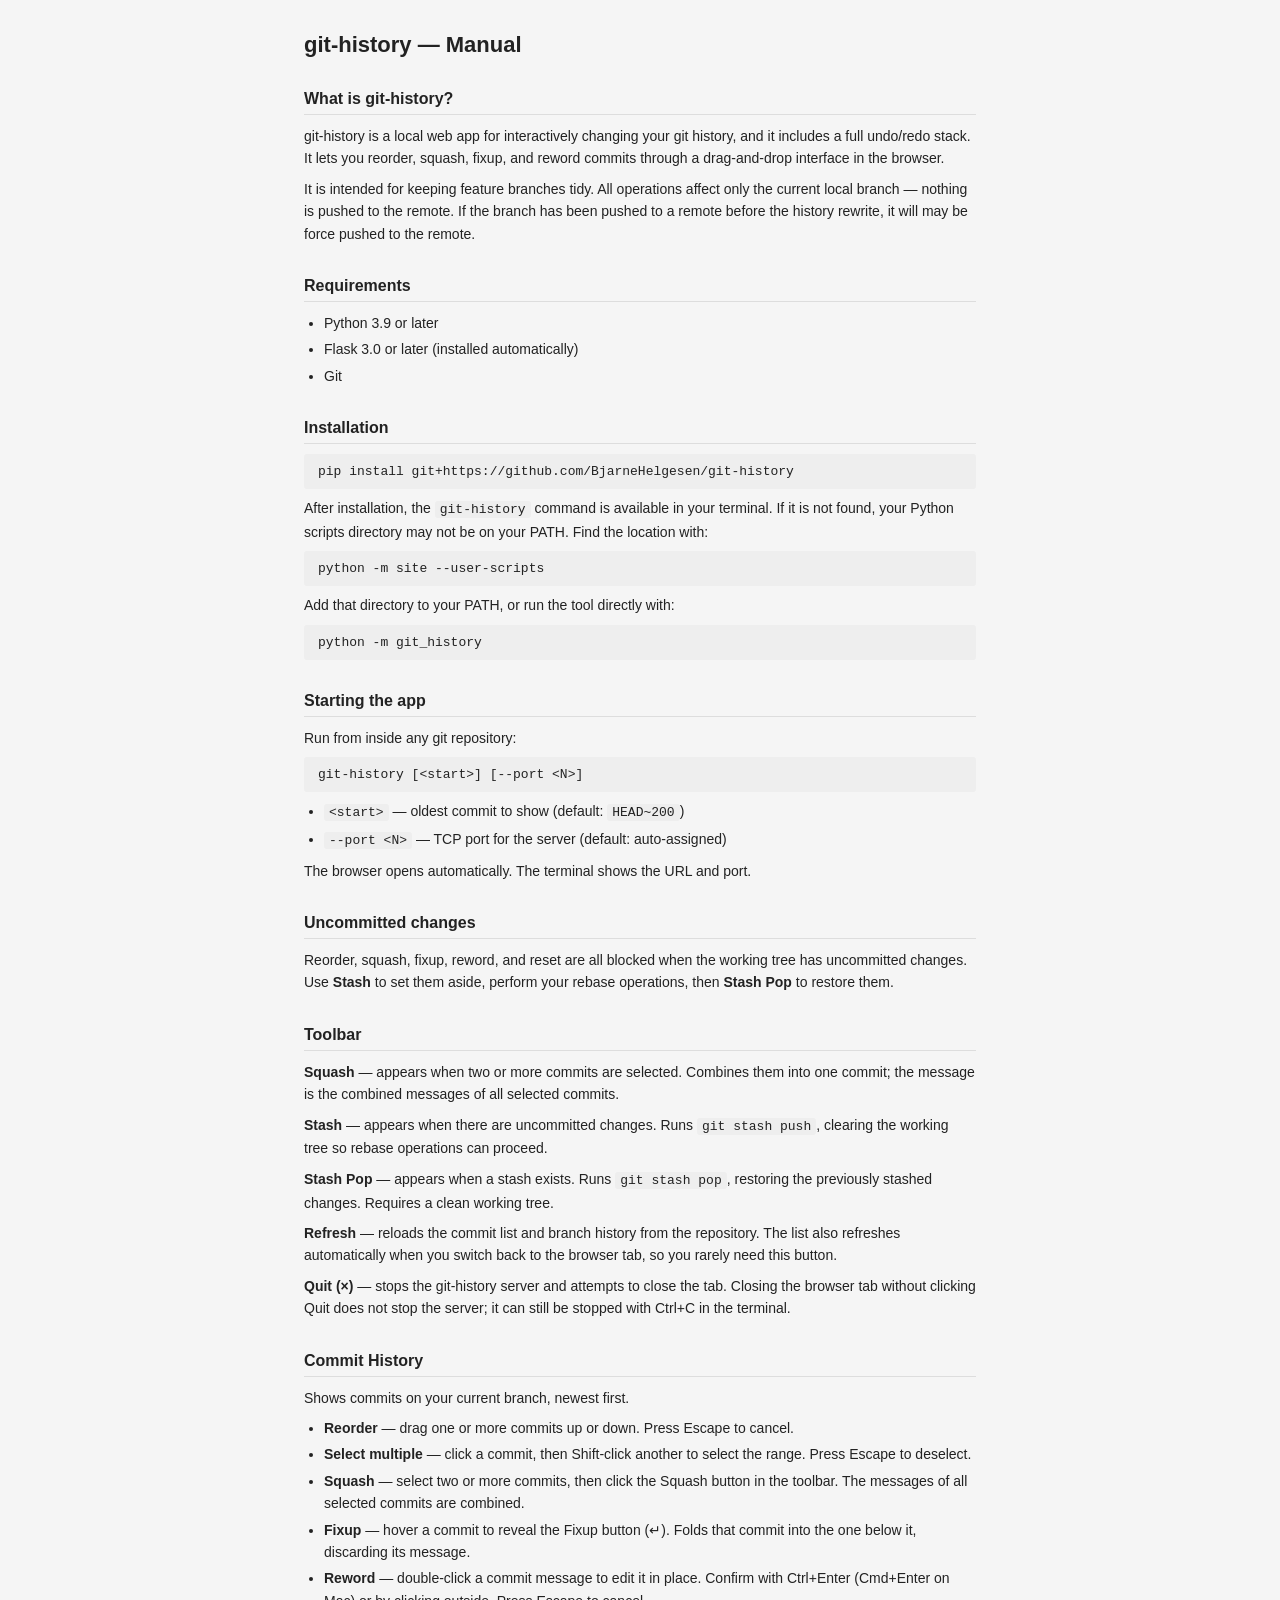
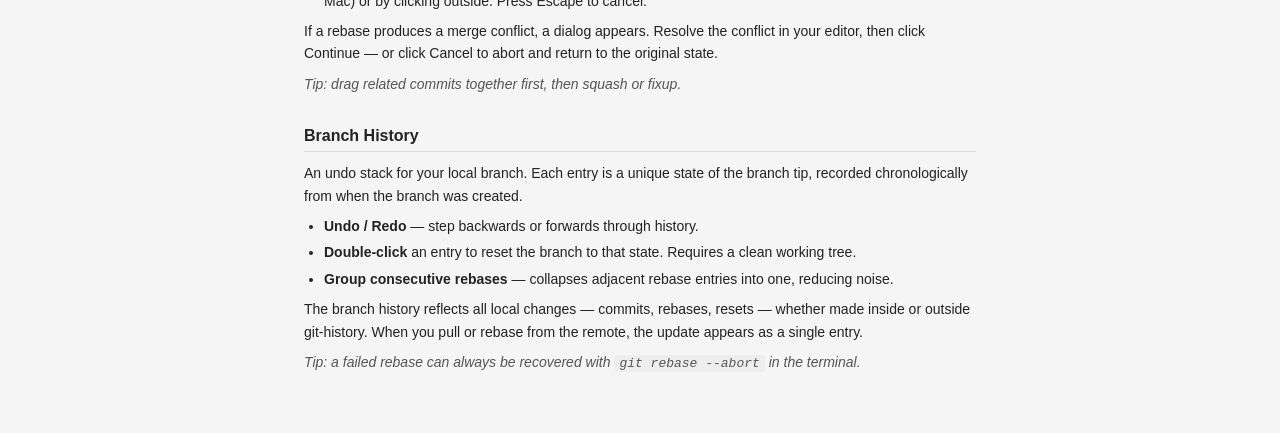
==== git_history/static/manual.html @ e5d664ce "Basic support for rewriting git history using squash, fixup, reword, reorder with full undo/redo sta" ====
<!DOCTYPE html>
<html lang="en">
<head>
<meta charset="utf-8">
<meta name="viewport" content="width=device-width, initial-scale=1">
<title>git-history — Manual</title>
<style>
* { box-sizing: border-box; margin: 0; padding: 0; }
body { font-family: -apple-system, BlinkMacSystemFont, "Segoe UI", Roboto, sans-serif; font-size: 14px; color: #222; background: #f5f5f5; }
.page { max-width: 720px; margin: 0 auto; padding: 32px 24px 64px; }
h1 { font-size: 22px; margin-bottom: 24px; }
h2 { font-size: 16px; margin: 32px 0 10px; border-bottom: 1px solid #ddd; padding-bottom: 6px; }
p { line-height: 1.6; margin-top: 8px; }
ul { margin: 8px 0 0 20px; }
li { line-height: 1.6; margin: 4px 0; }
code, pre { font-family: monospace; background: #eee; border-radius: 3px; }
code { padding: 1px 5px; font-size: 13px; }
pre { padding: 10px 14px; margin-top: 8px; overflow-x: auto; font-size: 13px; }
em { color: #555; }
strong { font-weight: 600; }
</style>
</head>
<body>
<div class="page">
  <h1>git-history — Manual</h1>

  <h2>What is git-history?</h2>
  <p>git-history is a local web app for interactively changing your git history, and it includes a full undo/redo stack. It lets you reorder, squash, fixup, and reword commits through a drag-and-drop interface in the browser.</p>
  <p>It is intended for keeping feature branches tidy. All operations affect only the current local branch — nothing is pushed to the remote. If the branch has been pushed to a remote before the history rewrite, it will may be force pushed to the remote.</p>

  <h2>Requirements</h2>
  <ul>
    <li>Python 3.9 or later</li>
    <li>Flask 3.0 or later (installed automatically)</li>
    <li>Git</li>
  </ul>

  <h2>Installation</h2>
  <pre>pip install git+https://github.com/BjarneHelgesen/git-history</pre>
  <p>After installation, the <code>git-history</code> command is available in your terminal. If it is not found, your Python scripts directory may not be on your PATH. Find the location with:</p>
  <pre>python -m site --user-scripts</pre>
  <p>Add that directory to your PATH, or run the tool directly with:</p>
  <pre>python -m git_history</pre>

  <h2>Starting the app</h2>
  <p>Run from inside any git repository:</p>
  <pre>git-history [&lt;start&gt;] [--port &lt;N&gt;]</pre>
  <ul>
    <li><code>&lt;start&gt;</code> — oldest commit to show (default: <code>HEAD~200</code>)</li>
    <li><code>--port &lt;N&gt;</code> — TCP port for the server (default: auto-assigned)</li>
  </ul>
  <p>The browser opens automatically. The terminal shows the URL and port.</p>

  <h2>Uncommitted changes</h2>
  <p>Reorder, squash, fixup, reword, and reset are all blocked when the working tree has uncommitted changes. Use <strong>Stash</strong> to set them aside, perform your rebase operations, then <strong>Stash Pop</strong> to restore them.</p>

  <h2>Toolbar</h2>
  <p><strong>Squash</strong> — appears when two or more commits are selected. Combines them into one commit; the message is the combined messages of all selected commits.</p>
  <p><strong>Stash</strong> — appears when there are uncommitted changes. Runs <code>git stash push</code>, clearing the working tree so rebase operations can proceed.</p>
  <p><strong>Stash Pop</strong> — appears when a stash exists. Runs <code>git stash pop</code>, restoring the previously stashed changes. Requires a clean working tree.</p>
  <p><strong>Refresh</strong> — reloads the commit list and branch history from the repository. The list also refreshes automatically when you switch back to the browser tab, so you rarely need this button.</p>
  <p><strong>Quit (×)</strong> — stops the git-history server and attempts to close the tab. Closing the browser tab without clicking Quit does not stop the server; it can still be stopped with Ctrl+C in the terminal.</p>

  <h2>Commit History</h2>
  <p>Shows commits on your current branch, newest first.</p>
  <ul>
    <li><strong>Reorder</strong> — drag one or more commits up or down. Press Escape to cancel.</li>
    <li><strong>Select multiple</strong> — click a commit, then Shift-click another to select the range. Press Escape to deselect.</li>
    <li><strong>Squash</strong> — select two or more commits, then click the Squash button in the toolbar. The messages of all selected commits are combined.</li>
    <li><strong>Fixup</strong> — hover a commit to reveal the Fixup button (↵). Folds that commit into the one below it, discarding its message.</li>
    <li><strong>Reword</strong> — double-click a commit message to edit it in place. Confirm with Ctrl+Enter (Cmd+Enter on Mac) or by clicking outside. Press Escape to cancel.</li>
  </ul>
  <p>If a rebase produces a merge conflict, a dialog appears. Resolve the conflict in your editor, then click Continue — or click Cancel to abort and return to the original state.</p>
  <p><em>Tip: drag related commits together first, then squash or fixup.</em></p>

  <h2>Branch History</h2>
  <p>An undo stack for your local branch. Each entry is a unique state of the branch tip, recorded chronologically from when the branch was created.</p>
  <ul>
    <li><strong>Undo / Redo</strong> — step backwards or forwards through history.</li>
    <li><strong>Double-click</strong> an entry to reset the branch to that state. Requires a clean working tree.</li>
    <li><strong>Group consecutive rebases</strong> — collapses adjacent rebase entries into one, reducing noise.</li>
  </ul>
  <p>The branch history reflects all local changes — commits, rebases, resets — whether made inside or outside git-history. When you pull or rebase from the remote, the update appears as a single entry.</p>
  <p><em>Tip: a failed rebase can always be recovered with <code>git rebase --abort</code> in the terminal.</em></p>
</div>
</body>
</html>
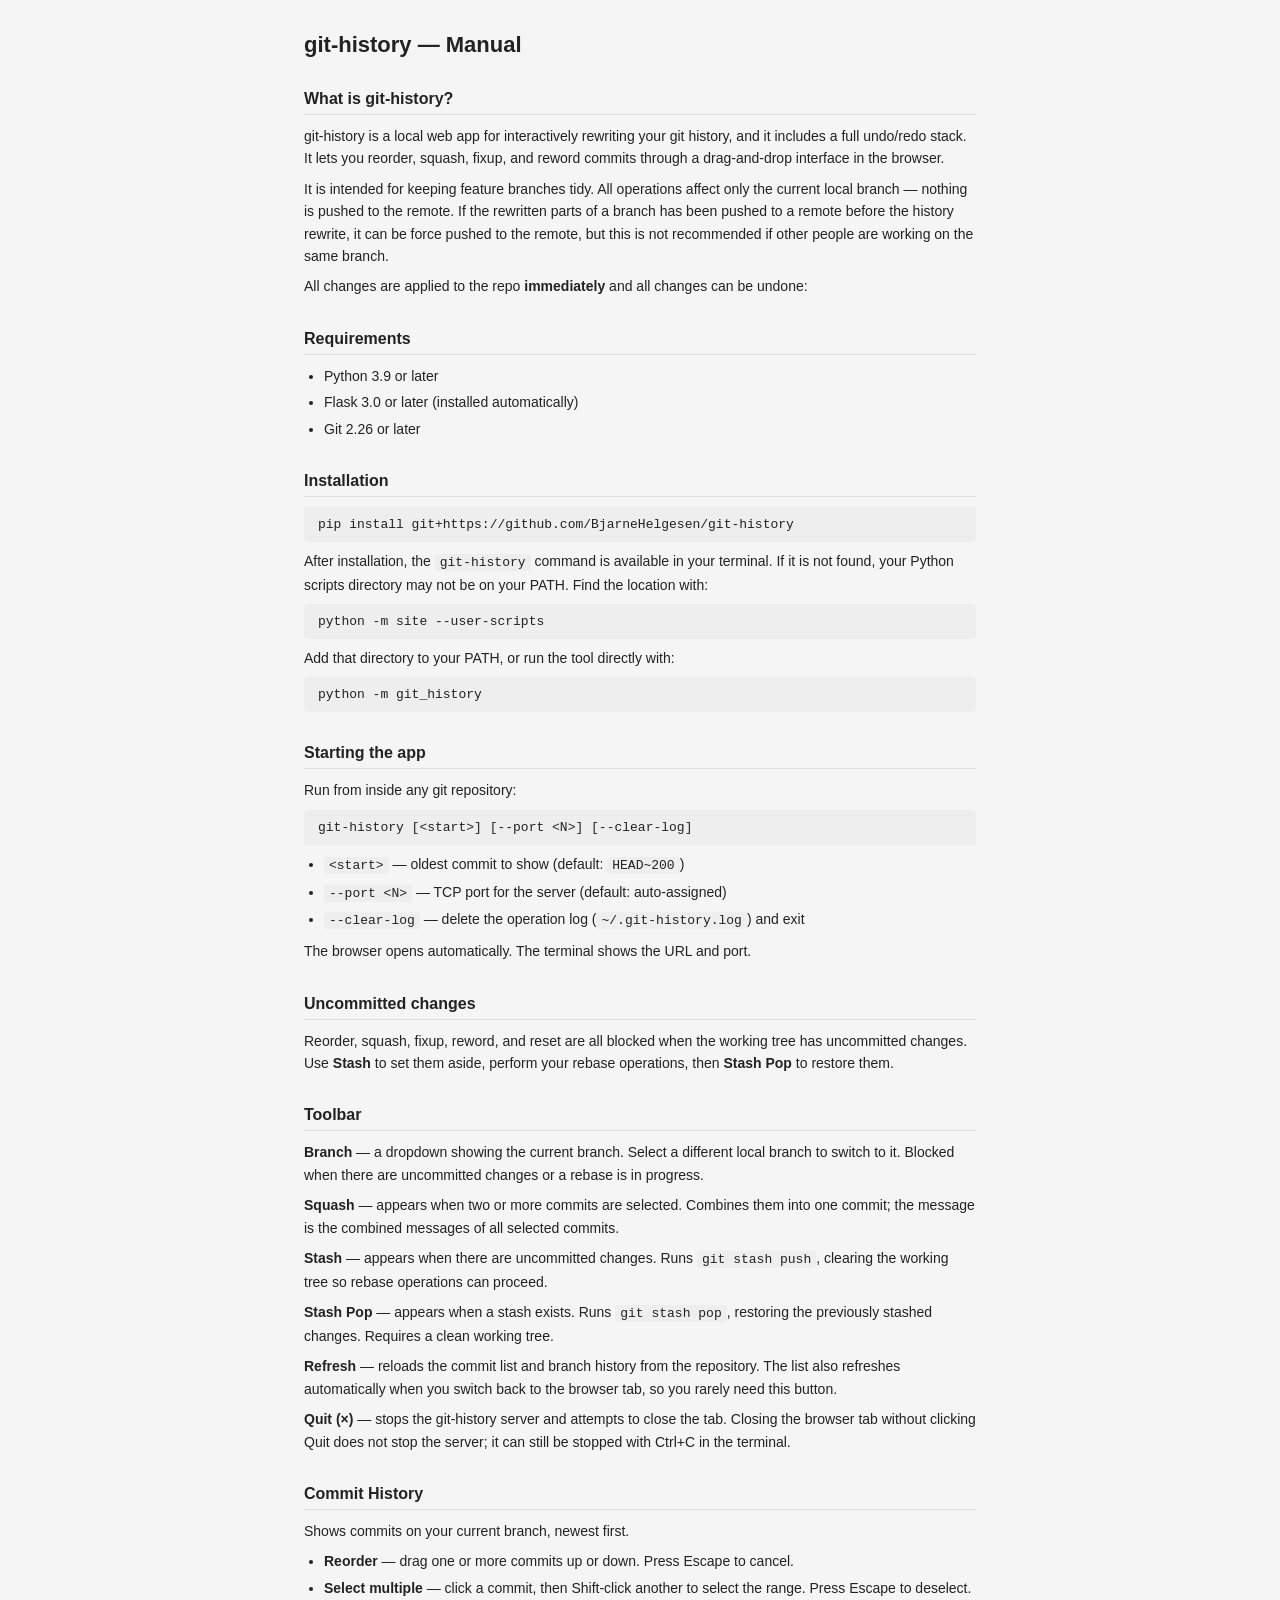
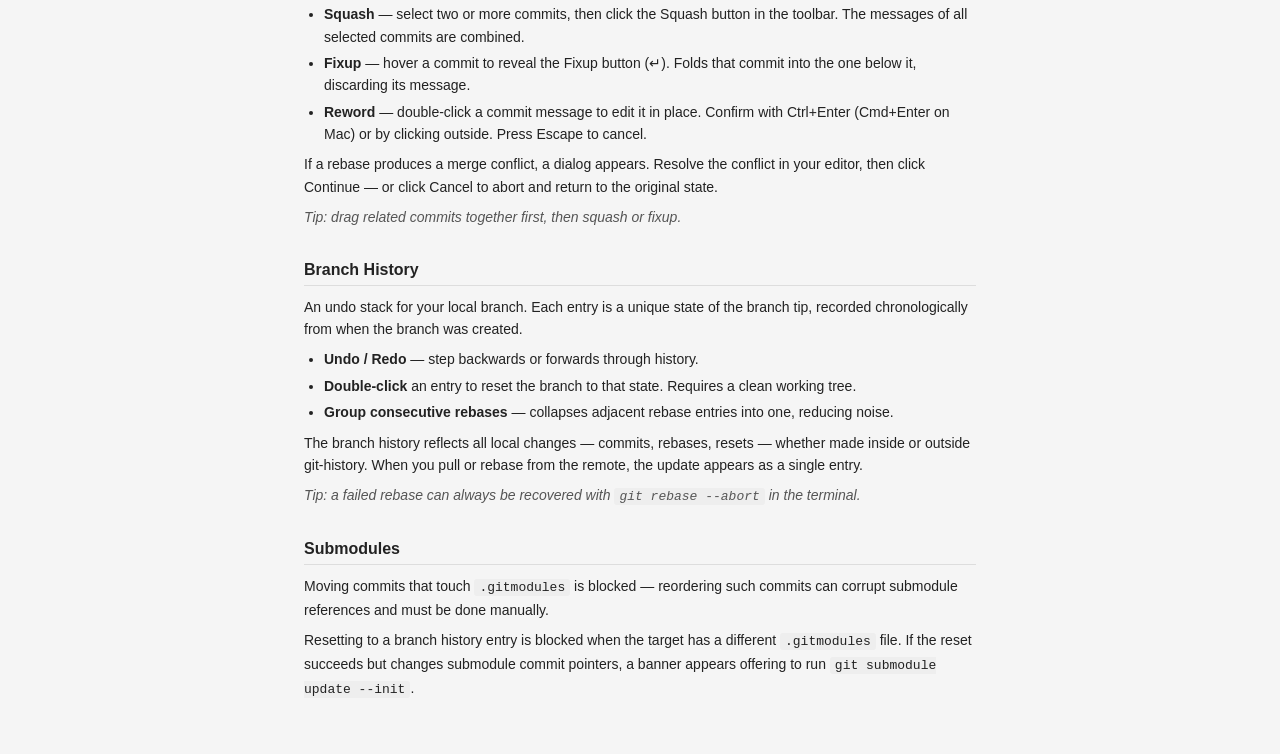
==== commit 61bacbe0: "Support for submodule and multiple branches" ====
--- a/git_history/static/manual.html
+++ b/git_history/static/manual.html
@@ -25,14 +25,17 @@
   <h1>git-history — Manual</h1>
 
   <h2>What is git-history?</h2>
-  <p>git-history is a local web app for interactively changing your git history, and it includes a full undo/redo stack. It lets you reorder, squash, fixup, and reword commits through a drag-and-drop interface in the browser.</p>
-  <p>It is intended for keeping feature branches tidy. All operations affect only the current local branch — nothing is pushed to the remote. If the branch has been pushed to a remote before the history rewrite, it will may be force pushed to the remote.</p>
+  <p>git-history is a local web app for interactively rewriting your git history, and it includes a full undo/redo stack. It lets you reorder, squash, fixup, and reword commits through a drag-and-drop interface in the browser.</p>
+  <p>It is intended for keeping feature branches tidy. All operations affect only the current local branch — nothing is pushed to the remote. If the rewritten parts of a branch has been pushed to a remote before the history rewrite, 
+    it can be force pushed to the remote, but this is not recommended if other people are working on the same branch.</p>
+  <p>All changes are applied to the repo <strong> immediately </strong> and all changes can be undone:</p>
+
 
   <h2>Requirements</h2>
   <ul>
     <li>Python 3.9 or later</li>
     <li>Flask 3.0 or later (installed automatically)</li>
-    <li>Git</li>
+    <li>Git 2.26 or later</li>
   </ul>
 
   <h2>Installation</h2>
@@ -44,10 +47,11 @@
 
   <h2>Starting the app</h2>
   <p>Run from inside any git repository:</p>
-  <pre>git-history [&lt;start&gt;] [--port &lt;N&gt;]</pre>
+  <pre>git-history [&lt;start&gt;] [--port &lt;N&gt;] [--clear-log]</pre>
   <ul>
     <li><code>&lt;start&gt;</code> — oldest commit to show (default: <code>HEAD~200</code>)</li>
     <li><code>--port &lt;N&gt;</code> — TCP port for the server (default: auto-assigned)</li>
+    <li><code>--clear-log</code> — delete the operation log (<code>~/.git-history.log</code>) and exit</li>
   </ul>
   <p>The browser opens automatically. The terminal shows the URL and port.</p>
 
@@ -55,6 +59,7 @@
   <p>Reorder, squash, fixup, reword, and reset are all blocked when the working tree has uncommitted changes. Use <strong>Stash</strong> to set them aside, perform your rebase operations, then <strong>Stash Pop</strong> to restore them.</p>
 
   <h2>Toolbar</h2>
+  <p><strong>Branch</strong> — a dropdown showing the current branch. Select a different local branch to switch to it. Blocked when there are uncommitted changes or a rebase is in progress.</p>
   <p><strong>Squash</strong> — appears when two or more commits are selected. Combines them into one commit; the message is the combined messages of all selected commits.</p>
   <p><strong>Stash</strong> — appears when there are uncommitted changes. Runs <code>git stash push</code>, clearing the working tree so rebase operations can proceed.</p>
   <p><strong>Stash Pop</strong> — appears when a stash exists. Runs <code>git stash pop</code>, restoring the previously stashed changes. Requires a clean working tree.</p>
@@ -82,6 +87,10 @@
   </ul>
   <p>The branch history reflects all local changes — commits, rebases, resets — whether made inside or outside git-history. When you pull or rebase from the remote, the update appears as a single entry.</p>
   <p><em>Tip: a failed rebase can always be recovered with <code>git rebase --abort</code> in the terminal.</em></p>
+
+  <h2>Submodules</h2>
+  <p>Moving commits that touch <code>.gitmodules</code> is blocked — reordering such commits can corrupt submodule references and must be done manually.</p>
+  <p>Resetting to a branch history entry is blocked when the target has a different <code>.gitmodules</code> file. If the reset succeeds but changes submodule commit pointers, a banner appears offering to run <code>git submodule update --init</code>.</p>
 </div>
 </body>
 </html>
